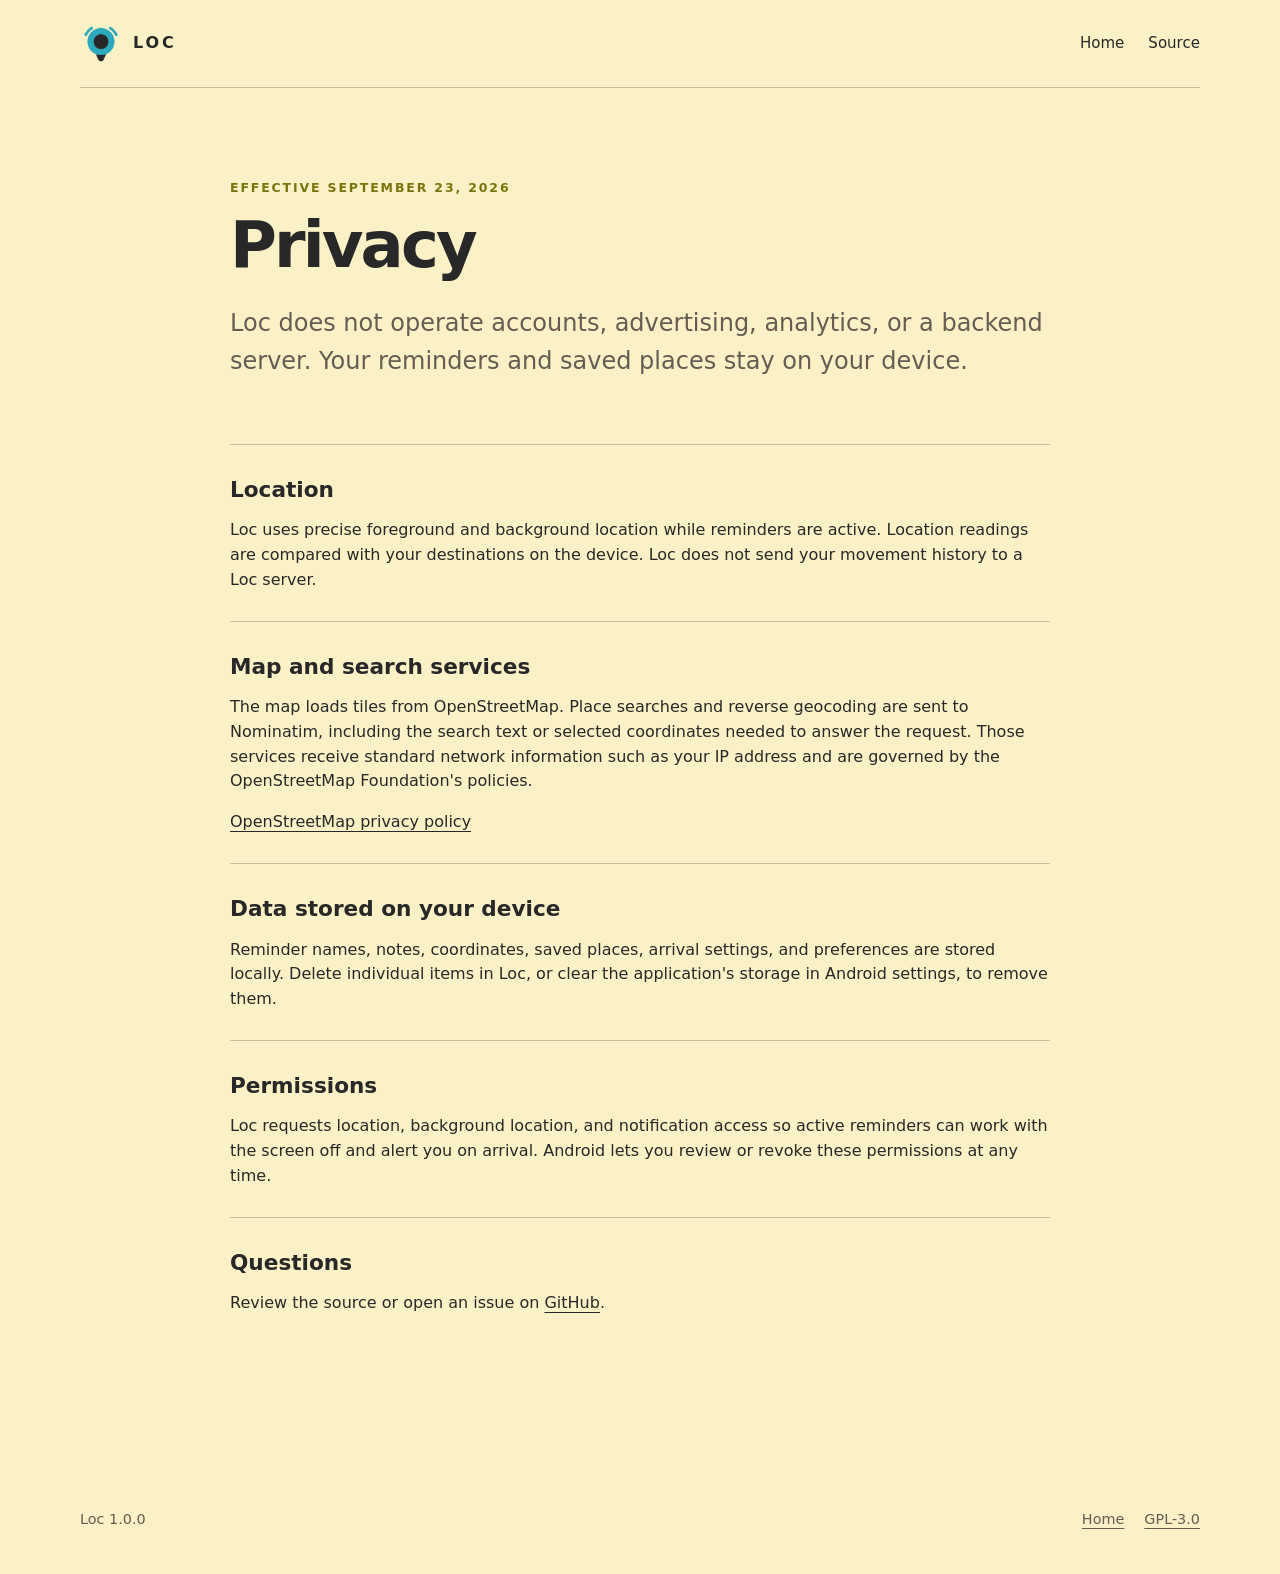
==== privacy.html @ a23fa010 "feat!: release Loc 1.0.0 - rebuild reminder, saved-place, settings, and map experiences - add foregr" ====
<!doctype html>
<html lang="en">
  <head>
    <meta charset="utf-8">
    <meta name="viewport" content="width=device-width, initial-scale=1">
    <meta name="theme-color" content="#79740e">
    <meta
      name="description"
      content="Privacy information for the Loc Android application."
    >
    <title>Privacy - Loc</title>
    <link rel="icon" href="assets/icons/app_icon.png">
    <link rel="stylesheet" href="site.css">
  </head>
  <body>
    <header class="site-header wrap">
      <a class="brand" href="/" aria-label="Loc home">
        <img src="assets/icons/app_icon.png" alt="" width="42" height="42">
        <span>LOC</span>
      </a>
      <nav aria-label="Main navigation">
        <a href="/">Home</a>
        <a href="https://github.com/AbdeltwabMF/loc">Source</a>
      </nav>
    </header>

    <main class="legal wrap">
      <p class="eyebrow">Effective September 23, 2026</p>
      <h1>Privacy</h1>
      <p class="legal-intro">
        Loc does not operate accounts, advertising, analytics, or a backend
        server. Your reminders and saved places stay on your device.
      </p>

      <section>
        <h2>Location</h2>
        <p>
          Loc uses precise foreground and background location while reminders
          are active. Location readings are compared with your destinations on
          the device. Loc does not send your movement history to a Loc server.
        </p>
      </section>

      <section>
        <h2>Map and search services</h2>
        <p>
          The map loads tiles from OpenStreetMap. Place searches and reverse
          geocoding are sent to Nominatim, including the search text or selected
          coordinates needed to answer the request. Those services receive
          standard network information such as your IP address and are governed
          by the OpenStreetMap Foundation's policies.
        </p>
        <p>
          <a href="https://osmfoundation.org/wiki/Privacy_Policy">OpenStreetMap privacy policy</a>
        </p>
      </section>

      <section>
        <h2>Data stored on your device</h2>
        <p>
          Reminder names, notes, coordinates, saved places, arrival settings,
          and preferences are stored locally. Delete individual items in Loc,
          or clear the application's storage in Android settings, to remove
          them.
        </p>
      </section>

      <section>
        <h2>Permissions</h2>
        <p>
          Loc requests location, background location, and notification access
          so active reminders can work with the screen off and alert you on
          arrival. Android lets you review or revoke these permissions at any
          time.
        </p>
      </section>

      <section>
        <h2>Questions</h2>
        <p>
          Review the source or open an issue on
          <a href="https://github.com/AbdeltwabMF/loc">GitHub</a>.
        </p>
      </section>
    </main>

    <footer class="site-footer wrap">
      <p>Loc 1.0.0</p>
      <div>
        <a href="/">Home</a>
        <a href="https://github.com/AbdeltwabMF/loc/blob/main/LICENSE">GPL-3.0</a>
      </div>
    </footer>
  </body>
</html>
---- site.css ----
:root {
  color-scheme: light;
  --ink: #282828;
  --muted: #665c54;
  --cream: #fbf1c7;
  --paper: #f2e5bc;
  --paper-deep: #ebdbb2;
  --olive: #79740e;
  --yellow: #d79921;
  --orange: #d65d0e;
  --green: #689d6a;
  --line: rgba(40, 40, 40, 0.25);
}

* {
  box-sizing: border-box;
}

html {
  scroll-behavior: smooth;
}

body {
  margin: 0;
  color: var(--ink);
  background: var(--cream);
  font-family: system-ui, -apple-system, "Segoe UI", sans-serif;
  line-height: 1.55;
}

a {
  color: inherit;
  text-decoration-thickness: 1px;
  text-underline-offset: 4px;
}

.wrap {
  width: min(1120px, calc(100% - 40px));
  margin-inline: auto;
}

.site-header {
  min-height: 88px;
  display: flex;
  align-items: center;
  justify-content: space-between;
  gap: 24px;
  border-bottom: 1px solid var(--line);
}

.brand {
  display: inline-flex;
  align-items: center;
  gap: 11px;
  font-weight: 800;
  letter-spacing: 0.18em;
  text-decoration: none;
}

.brand img {
  border-radius: 11px;
}

nav {
  display: flex;
  gap: 24px;
  font-size: 0.94rem;
}

nav a {
  text-decoration: none;
}

nav a:hover,
nav a:focus-visible,
.site-footer a:hover,
.site-footer a:focus-visible {
  color: var(--olive);
}

.hero {
  min-height: 680px;
  display: grid;
  grid-template-columns: minmax(0, 1.15fr) minmax(320px, 0.85fr);
  align-items: center;
  gap: clamp(40px, 8vw, 110px);
  padding-block: 80px;
}

.eyebrow {
  margin: 0 0 16px;
  color: var(--olive);
  font-size: 0.78rem;
  font-weight: 800;
  letter-spacing: 0.15em;
  text-transform: uppercase;
}

h1,
h2,
h3,
p {
  margin-top: 0;
}

h1 {
  margin-bottom: 28px;
  font-size: clamp(3.7rem, 9vw, 7.4rem);
  line-height: 0.88;
  letter-spacing: -0.065em;
}

.intro {
  max-width: 610px;
  color: var(--muted);
  font-size: clamp(1.1rem, 2vw, 1.35rem);
}

.actions {
  display: flex;
  flex-wrap: wrap;
  gap: 12px;
  margin-top: 34px;
}

.button {
  display: inline-flex;
  min-height: 52px;
  align-items: center;
  justify-content: center;
  padding: 12px 22px;
  border: 1px solid var(--ink);
  border-radius: 999px;
  font-weight: 700;
  text-decoration: none;
}

.button.primary {
  border-color: var(--olive);
  color: var(--cream);
  background: var(--olive);
}

.button.secondary:hover,
.button.secondary:focus-visible {
  background: var(--paper-deep);
}

.button.primary:hover,
.button.primary:focus-visible {
  background: var(--ink);
}

.platform-note {
  margin-top: 16px;
  color: var(--muted);
  font-size: 0.88rem;
}

.route-card {
  position: relative;
  min-height: 460px;
  overflow: hidden;
  border: 1px solid var(--ink);
  border-radius: 40px 40px 160px 40px;
  background-color: var(--paper);
  background-image: linear-gradient(var(--line) 1px, transparent 1px),
    linear-gradient(90deg, var(--line) 1px, transparent 1px);
  background-size: 44px 44px;
}

.route-card p {
  position: absolute;
  right: 32px;
  bottom: 20px;
  max-width: 120px;
  font-weight: 700;
  text-align: right;
}

.route-start {
  position: absolute;
  top: 70px;
  left: 62px;
  width: 18px;
  height: 18px;
  border: 4px solid var(--cream);
  border-radius: 50%;
  background: var(--orange);
  box-shadow: 0 0 0 2px var(--ink);
}

.route-line {
  position: absolute;
  top: 88px;
  left: 70px;
  width: 220px;
  height: 235px;
  border-right: 6px solid var(--orange);
  border-bottom: 6px solid var(--orange);
  border-radius: 0 0 70px;
  transform: rotate(8deg);
}

.route-radius {
  position: absolute;
  right: 35px;
  bottom: 74px;
  width: 210px;
  height: 210px;
  border: 2px dashed var(--olive);
  border-radius: 50%;
  background: rgba(121, 116, 14, 0.14);
}

.route-pin {
  position: absolute;
  right: 91px;
  bottom: 150px;
  display: grid;
  width: 96px;
  height: 96px;
  place-items: center;
  border-radius: 50% 50% 50% 10px;
  color: var(--cream);
  background: var(--olive);
  font-weight: 900;
  letter-spacing: 0.12em;
  transform: rotate(-45deg);
}

.route-pin span {
  transform: rotate(45deg);
}

.statement,
.open-source {
  color: var(--cream);
  background: var(--ink);
}

.statement-grid,
.open-source-grid {
  display: grid;
  grid-template-columns: 0.8fr 1.2fr;
  gap: 80px;
  align-items: center;
  padding-block: 80px;
}

.statement h2,
.section-heading h2,
.open-source h2,
.legal h1 {
  margin-bottom: 0;
  font-size: clamp(2.4rem, 5vw, 4.8rem);
  line-height: 1;
  letter-spacing: -0.045em;
}

.statement p,
.open-source-grid > div:last-child > p {
  margin: 0;
  color: var(--paper-deep);
  font-size: clamp(1.15rem, 2.4vw, 1.65rem);
}

.features,
.screens {
  padding-block: 110px;
}

.section-heading {
  max-width: 760px;
  margin-bottom: 56px;
}

.feature-grid {
  display: grid;
  grid-template-columns: repeat(2, 1fr);
  border-top: 1px solid var(--line);
  border-left: 1px solid var(--line);
}

.feature-grid article {
  min-height: 220px;
  padding: 28px;
  border-right: 1px solid var(--line);
  border-bottom: 1px solid var(--line);
}

.feature-grid span {
  color: var(--orange);
  font-size: 0.8rem;
  font-weight: 800;
}

.feature-grid h3 {
  margin: 36px 0 10px;
  font-size: 1.35rem;
}

.feature-grid p {
  max-width: 390px;
  color: var(--muted);
}

.screens {
  border-top: 1px solid var(--line);
}

.screen-grid {
  display: grid;
  grid-template-columns: repeat(3, 1fr);
  gap: 26px;
}

figure {
  margin: 0;
}

figure img {
  display: block;
  width: 100%;
  aspect-ratio: 9 / 20;
  object-fit: cover;
  overflow: hidden;
  border: 1px solid var(--ink);
  border-radius: 28px;
  background: var(--paper);
}

figcaption {
  padding: 14px 4px 0;
  color: var(--muted);
}

.open-source .eyebrow {
  color: #fabd2f;
}

.text-link {
  display: inline-block;
  margin-top: 24px;
  color: #fabd2f;
  font-weight: 700;
}

.site-footer {
  min-height: 110px;
  display: flex;
  align-items: center;
  justify-content: space-between;
  gap: 24px;
  color: var(--muted);
  font-size: 0.9rem;
}

.site-footer p {
  margin: 0;
}

.site-footer div {
  display: flex;
  flex-wrap: wrap;
  gap: 20px;
}

.legal {
  max-width: 820px;
  padding-block: 90px 120px;
}

.legal h1 {
  margin-bottom: 28px;
}

.legal-intro {
  margin-bottom: 64px;
  color: var(--muted);
  font-size: clamp(1.15rem, 2.5vw, 1.5rem);
}

.legal section {
  padding-block: 28px;
  border-top: 1px solid var(--line);
}

.legal h2 {
  margin-bottom: 12px;
  font-size: 1.35rem;
}

.legal section p:last-child {
  margin-bottom: 0;
}

@media (max-width: 760px) {
  .site-header {
    min-height: 74px;
  }

  nav {
    gap: 14px;
  }

  nav a:first-child {
    display: none;
  }

  .hero {
    min-height: auto;
    grid-template-columns: 1fr;
    padding-block: 64px;
  }

  .route-card {
    min-height: 390px;
  }

  .statement-grid,
  .open-source-grid {
    grid-template-columns: 1fr;
    gap: 28px;
    padding-block: 64px;
  }

  .features,
  .screens {
    padding-block: 78px;
  }

  .feature-grid,
  .screen-grid {
    grid-template-columns: 1fr;
  }

  .screen-grid {
    gap: 38px;
  }

  figure img {
    max-width: 360px;
    margin-inline: auto;
  }

  figcaption {
    text-align: center;
  }

  .site-footer {
    align-items: flex-start;
    flex-direction: column;
    justify-content: center;
  }
}

@media (prefers-reduced-motion: reduce) {
  html {
    scroll-behavior: auto;
  }
}
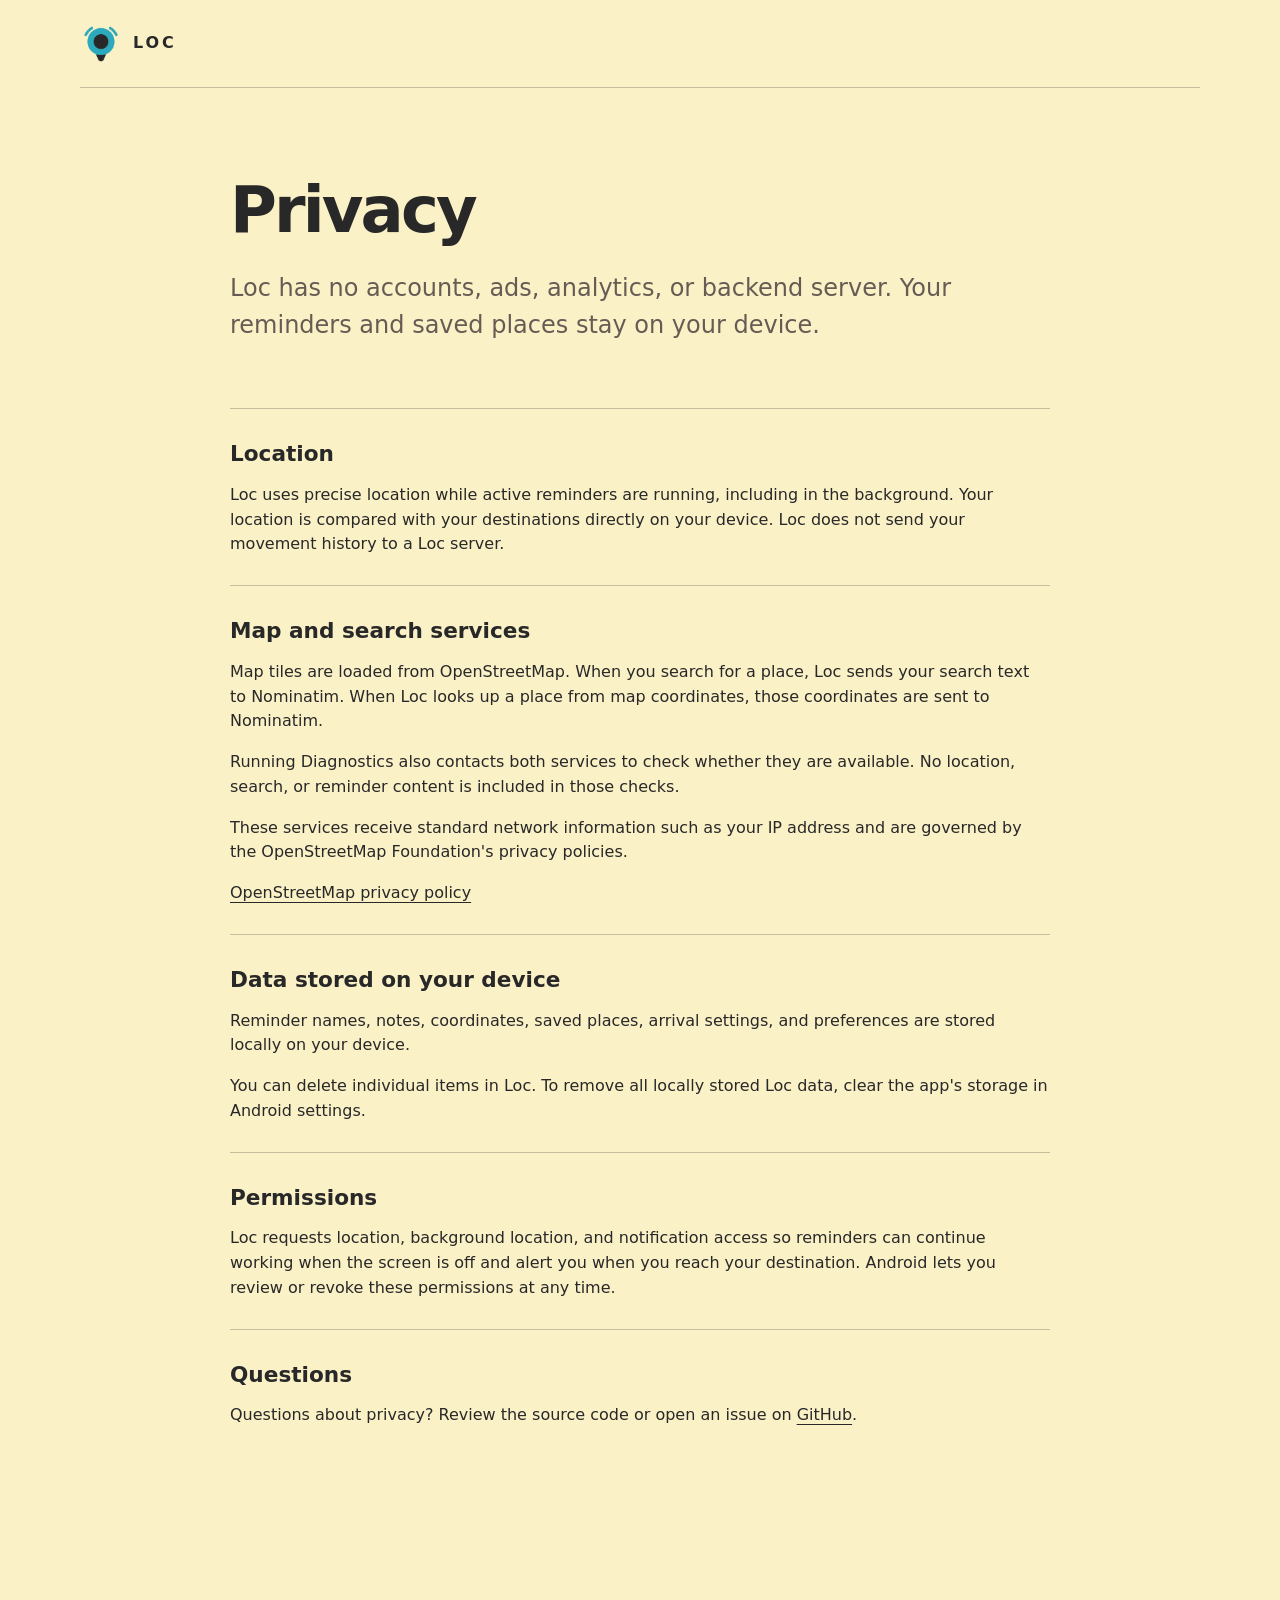
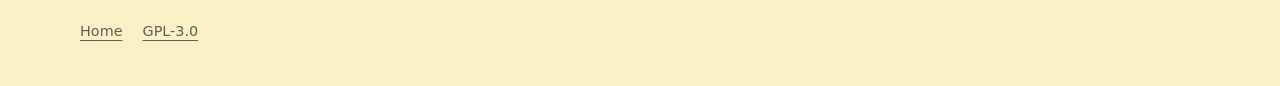
==== commit 2e76c3d9: "feat(ui): refine app and website experience - simplify and standardize user-facing copy - improve re" ====
--- a/privacy.html
+++ b/privacy.html
@@ -18,37 +18,41 @@
         <img src="assets/icons/app_icon.png" alt="" width="42" height="42">
         <span>LOC</span>
       </a>
-      <nav aria-label="Main navigation">
-        <a href="/">Home</a>
-        <a href="https://github.com/AbdeltwabMF/loc">Source</a>
-      </nav>
     </header>
 
     <main class="legal wrap">
-      <p class="eyebrow">Effective September 23, 2026</p>
       <h1>Privacy</h1>
       <p class="legal-intro">
-        Loc does not operate accounts, advertising, analytics, or a backend
-        server. Your reminders and saved places stay on your device.
+        Loc has no accounts, ads, analytics, or backend server. Your reminders
+        and saved places stay on your device.
       </p>
 
       <section>
         <h2>Location</h2>
         <p>
-          Loc uses precise foreground and background location while reminders
-          are active. Location readings are compared with your destinations on
-          the device. Loc does not send your movement history to a Loc server.
+          Loc uses precise location while active reminders are running,
+          including in the background. Your location is compared with your
+          destinations directly on your device. Loc does not send your movement
+          history to a Loc server.
         </p>
       </section>
 
       <section>
         <h2>Map and search services</h2>
         <p>
-          The map loads tiles from OpenStreetMap. Place searches and reverse
-          geocoding are sent to Nominatim, including the search text or selected
-          coordinates needed to answer the request. Those services receive
-          standard network information such as your IP address and are governed
-          by the OpenStreetMap Foundation's policies.
+          Map tiles are loaded from OpenStreetMap. When you search for a place,
+          Loc sends your search text to Nominatim. When Loc looks up a place
+          from map coordinates, those coordinates are sent to Nominatim.
+        </p>
+        <p>
+          Running Diagnostics also contacts both services to check whether they
+          are available. No location, search, or reminder content is included
+          in those checks.
+        </p>
+        <p>
+          These services receive standard network information such as your IP
+          address and are governed by the OpenStreetMap Foundation's privacy
+          policies.
         </p>
         <p>
           <a href="https://osmfoundation.org/wiki/Privacy_Policy">OpenStreetMap privacy policy</a>
@@ -59,9 +63,11 @@
         <h2>Data stored on your device</h2>
         <p>
           Reminder names, notes, coordinates, saved places, arrival settings,
-          and preferences are stored locally. Delete individual items in Loc,
-          or clear the application's storage in Android settings, to remove
-          them.
+          and preferences are stored locally on your device.
+        </p>
+        <p>
+          You can delete individual items in Loc. To remove all locally stored
+          Loc data, clear the app's storage in Android settings.
         </p>
       </section>
 
@@ -69,23 +75,22 @@
         <h2>Permissions</h2>
         <p>
           Loc requests location, background location, and notification access
-          so active reminders can work with the screen off and alert you on
-          arrival. Android lets you review or revoke these permissions at any
-          time.
+          so reminders can continue working when the screen is off and alert
+          you when you reach your destination. Android lets you review or revoke
+          these permissions at any time.
         </p>
       </section>
 
       <section>
         <h2>Questions</h2>
         <p>
-          Review the source or open an issue on
+          Questions about privacy? Review the source code or open an issue on
           <a href="https://github.com/AbdeltwabMF/loc">GitHub</a>.
         </p>
       </section>
     </main>
 
     <footer class="site-footer wrap">
-      <p>Loc 1.0.0</p>
       <div>
         <a href="/">Home</a>
         <a href="https://github.com/AbdeltwabMF/loc/blob/main/LICENSE">GPL-3.0</a>
--- a/site.css
+++ b/site.css
@@ -233,13 +233,11 @@
   transform: rotate(45deg);
 }
 
-.statement,
 .open-source {
   color: var(--cream);
   background: var(--ink);
 }
 
-.statement-grid,
 .open-source-grid {
   display: grid;
   grid-template-columns: 0.8fr 1.2fr;
@@ -248,7 +246,6 @@
   padding-block: 80px;
 }
 
-.statement h2,
 .section-heading h2,
 .open-source h2,
 .legal h1 {
@@ -258,7 +255,6 @@
   letter-spacing: -0.045em;
 }
 
-.statement p,
 .open-source-grid > div:last-child > p {
   margin: 0;
   color: var(--paper-deep);
@@ -339,13 +335,6 @@
   color: #fabd2f;
 }
 
-.text-link {
-  display: inline-block;
-  margin-top: 24px;
-  color: #fabd2f;
-  font-weight: 700;
-}
-
 .site-footer {
   min-height: 110px;
   display: flex;
@@ -354,10 +343,6 @@
   gap: 24px;
   color: var(--muted);
   font-size: 0.9rem;
-}
-
-.site-footer p {
-  margin: 0;
 }
 
 .site-footer div {
@@ -418,7 +403,6 @@
     min-height: 390px;
   }
 
-  .statement-grid,
   .open-source-grid {
     grid-template-columns: 1fr;
     gap: 28px;
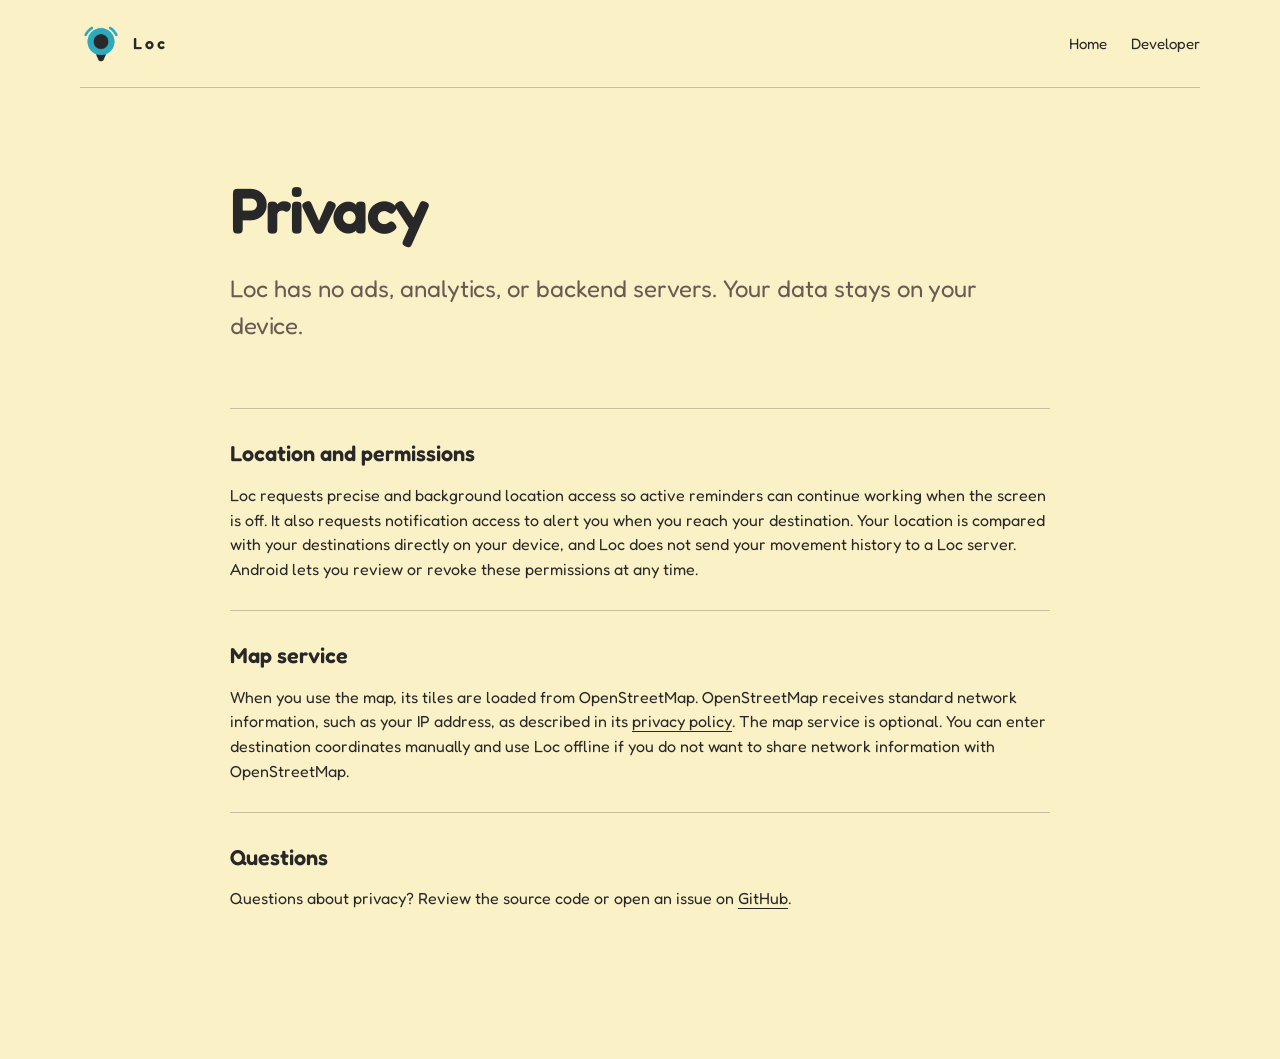
==== commit ed8b3694: "fix(web): refine landing-page" ====
--- a/privacy.html
+++ b/privacy.html
@@ -16,68 +16,43 @@
     <header class="site-header wrap">
       <a class="brand" href="/" aria-label="Loc home">
         <img src="assets/icons/app_icon.png" alt="" width="42" height="42">
-        <span>LOC</span>
+        <span>Loc</span>
       </a>
+      <nav aria-label="Main navigation">
+        <a href="/">Home</a>
+        <a href="https://abdeltwab.xyz">Developer</a>
+      </nav>
     </header>
 
     <main class="legal wrap">
       <h1>Privacy</h1>
       <p class="legal-intro">
-        Loc has no accounts, ads, analytics, or backend server. Your reminders
-        and saved places stay on your device.
+        Loc has no ads, analytics, or backend servers. Your data stays on your device.
       </p>
 
       <section>
-        <h2>Location</h2>
+        <h2>Location and permissions</h2>
         <p>
-          Loc uses precise location while active reminders are running,
-          including in the background. Your location is compared with your
-          destinations directly on your device. Loc does not send your movement
-          history to a Loc server.
+          Loc requests precise and background location access so active
+          reminders can continue working when the screen is off. It also
+          requests notification access to alert you when you reach your
+          destination. Your location is compared with your destinations
+          directly on your device, and Loc does not send your movement history
+          to a Loc server. Android lets you review or revoke these permissions
+          at any time.
         </p>
       </section>
 
       <section>
-        <h2>Map and search services</h2>
+        <h2>Map service</h2>
         <p>
-          Map tiles are loaded from OpenStreetMap. When you search for a place,
-          Loc sends your search text to Nominatim. When Loc looks up a place
-          from map coordinates, those coordinates are sent to Nominatim.
-        </p>
-        <p>
-          Running Diagnostics also contacts both services to check whether they
-          are available. No location, search, or reminder content is included
-          in those checks.
-        </p>
-        <p>
-          These services receive standard network information such as your IP
-          address and are governed by the OpenStreetMap Foundation's privacy
-          policies.
-        </p>
-        <p>
-          <a href="https://osmfoundation.org/wiki/Privacy_Policy">OpenStreetMap privacy policy</a>
-        </p>
-      </section>
-
-      <section>
-        <h2>Data stored on your device</h2>
-        <p>
-          Reminder names, notes, coordinates, saved places, arrival settings,
-          and preferences are stored locally on your device.
-        </p>
-        <p>
-          You can delete individual items in Loc. To remove all locally stored
-          Loc data, clear the app's storage in Android settings.
-        </p>
-      </section>
-
-      <section>
-        <h2>Permissions</h2>
-        <p>
-          Loc requests location, background location, and notification access
-          so reminders can continue working when the screen is off and alert
-          you when you reach your destination. Android lets you review or revoke
-          these permissions at any time.
+          When you use the map, its tiles are loaded from OpenStreetMap.
+          OpenStreetMap receives standard network information, such as your IP
+          address, as described in its
+          <a href="https://osmfoundation.org/wiki/Privacy_Policy">privacy policy</a>.
+          The map service is optional. You can enter destination coordinates
+          manually and use Loc offline if you do not want to share network
+          information with OpenStreetMap.
         </p>
       </section>
 
@@ -89,12 +64,5 @@
         </p>
       </section>
     </main>
-
-    <footer class="site-footer wrap">
-      <div>
-        <a href="/">Home</a>
-        <a href="https://github.com/AbdeltwabMF/loc/blob/main/LICENSE">GPL-3.0</a>
-      </div>
-    </footer>
   </body>
 </html>
--- a/site.css
+++ b/site.css
@@ -1,3 +1,11 @@
+@font-face {
+  font-family: "Fredoka";
+  src: url("assets/fonts/Fredoka-VariableFont_wdth,wght.ttf") format("truetype");
+  font-weight: 300 600;
+  font-style: normal;
+  font-display: swap;
+}
+
 :root {
   color-scheme: light;
   --ink: #282828;
@@ -6,9 +14,10 @@
   --paper: #f2e5bc;
   --paper-deep: #ebdbb2;
   --olive: #79740e;
-  --yellow: #d79921;
   --orange: #d65d0e;
-  --green: #689d6a;
+  --mint: #d6dcb0;
+  --white: #ffffff;
+  --turquoise: #2ca9bc;
   --line: rgba(40, 40, 40, 0.25);
 }
 
@@ -24,7 +33,9 @@
   margin: 0;
   color: var(--ink);
   background: var(--cream);
-  font-family: system-ui, -apple-system, "Segoe UI", sans-serif;
+  font-family: "Fredoka", system-ui, sans-serif;
+  font-optical-sizing: auto;
+  font-variation-settings: "wdth" 100;
   line-height: 1.55;
 }
 
@@ -72,9 +83,7 @@
 }
 
 nav a:hover,
-nav a:focus-visible,
-.site-footer a:hover,
-.site-footer a:focus-visible {
+nav a:focus-visible {
   color: var(--olive);
 }
 
@@ -85,6 +94,13 @@
   align-items: center;
   gap: clamp(40px, 8vw, 110px);
   padding-block: 80px;
+}
+
+.hero-image {
+  display: block;
+  width: 100%;
+  max-width: 500px;
+  height: auto;
 }
 
 .eyebrow {
@@ -136,101 +152,19 @@
 }
 
 .button.primary {
-  border-color: var(--olive);
-  color: var(--cream);
-  background: var(--olive);
+  border-color: var(--cream);
+  color: var(--white);
+  background: var(--turquoise);
+}
+
+.button.primary:hover,
+.button.primary:focus-visible {
+  background: var(--ink);
 }
 
 .button.secondary:hover,
 .button.secondary:focus-visible {
   background: var(--paper-deep);
-}
-
-.button.primary:hover,
-.button.primary:focus-visible {
-  background: var(--ink);
-}
-
-.platform-note {
-  margin-top: 16px;
-  color: var(--muted);
-  font-size: 0.88rem;
-}
-
-.route-card {
-  position: relative;
-  min-height: 460px;
-  overflow: hidden;
-  border: 1px solid var(--ink);
-  border-radius: 40px 40px 160px 40px;
-  background-color: var(--paper);
-  background-image: linear-gradient(var(--line) 1px, transparent 1px),
-    linear-gradient(90deg, var(--line) 1px, transparent 1px);
-  background-size: 44px 44px;
-}
-
-.route-card p {
-  position: absolute;
-  right: 32px;
-  bottom: 20px;
-  max-width: 120px;
-  font-weight: 700;
-  text-align: right;
-}
-
-.route-start {
-  position: absolute;
-  top: 70px;
-  left: 62px;
-  width: 18px;
-  height: 18px;
-  border: 4px solid var(--cream);
-  border-radius: 50%;
-  background: var(--orange);
-  box-shadow: 0 0 0 2px var(--ink);
-}
-
-.route-line {
-  position: absolute;
-  top: 88px;
-  left: 70px;
-  width: 220px;
-  height: 235px;
-  border-right: 6px solid var(--orange);
-  border-bottom: 6px solid var(--orange);
-  border-radius: 0 0 70px;
-  transform: rotate(8deg);
-}
-
-.route-radius {
-  position: absolute;
-  right: 35px;
-  bottom: 74px;
-  width: 210px;
-  height: 210px;
-  border: 2px dashed var(--olive);
-  border-radius: 50%;
-  background: rgba(121, 116, 14, 0.14);
-}
-
-.route-pin {
-  position: absolute;
-  right: 91px;
-  bottom: 150px;
-  display: grid;
-  width: 96px;
-  height: 96px;
-  place-items: center;
-  border-radius: 50% 50% 50% 10px;
-  color: var(--cream);
-  background: var(--olive);
-  font-weight: 900;
-  letter-spacing: 0.12em;
-  transform: rotate(-45deg);
-}
-
-.route-pin span {
-  transform: rotate(45deg);
 }
 
 .open-source {
@@ -264,6 +198,14 @@
 .features,
 .screens {
   padding-block: 110px;
+}
+
+.features {
+  background: var(--paper-deep);
+}
+
+.screens {
+  background: var(--mint);
 }
 
 .section-heading {
@@ -331,26 +273,6 @@
   color: var(--muted);
 }
 
-.open-source .eyebrow {
-  color: #fabd2f;
-}
-
-.site-footer {
-  min-height: 110px;
-  display: flex;
-  align-items: center;
-  justify-content: space-between;
-  gap: 24px;
-  color: var(--muted);
-  font-size: 0.9rem;
-}
-
-.site-footer div {
-  display: flex;
-  flex-wrap: wrap;
-  gap: 20px;
-}
-
 .legal {
   max-width: 820px;
   padding-block: 90px 120px;
@@ -389,20 +311,12 @@
     gap: 14px;
   }
 
-  nav a:first-child {
-    display: none;
-  }
-
   .hero {
     min-height: auto;
     grid-template-columns: 1fr;
     padding-block: 64px;
   }
 
-  .route-card {
-    min-height: 390px;
-  }
-
   .open-source-grid {
     grid-template-columns: 1fr;
     gap: 28px;
@@ -431,12 +345,6 @@
   figcaption {
     text-align: center;
   }
-
-  .site-footer {
-    align-items: flex-start;
-    flex-direction: column;
-    justify-content: center;
-  }
 }
 
 @media (prefers-reduced-motion: reduce) {
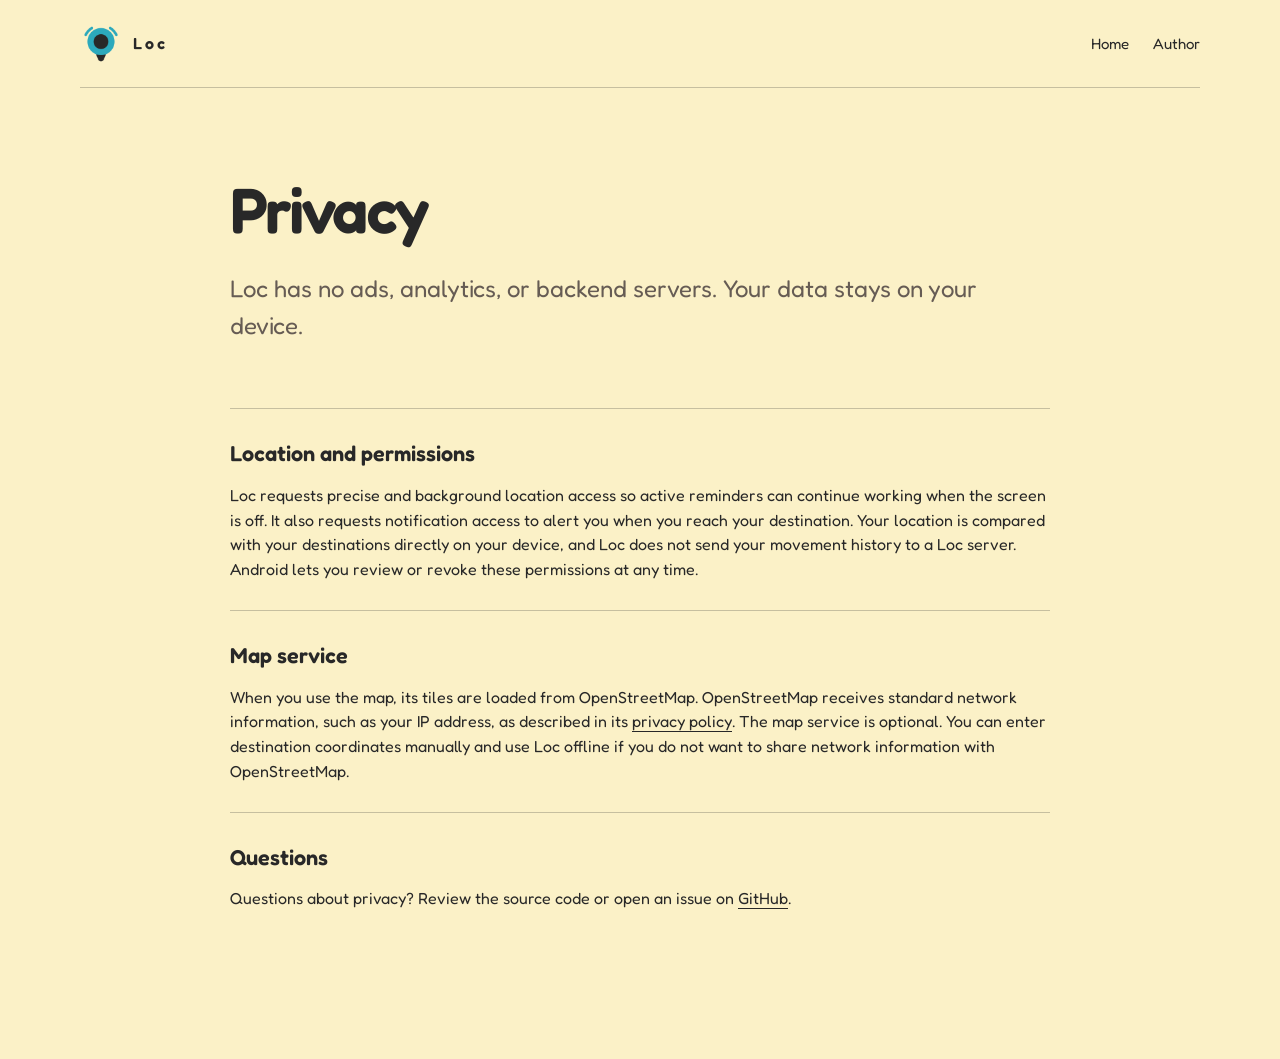
==== commit 66250cbd: "update(web): change the hero" ====
--- a/privacy.html
+++ b/privacy.html
@@ -20,7 +20,7 @@
       </a>
       <nav aria-label="Main navigation">
         <a href="/">Home</a>
-        <a href="https://abdeltwab.xyz">Developer</a>
+        <a href="https://abdeltwab.xyz">Author</a>
       </nav>
     </header>
 
--- a/site.css
+++ b/site.css
@@ -121,7 +121,7 @@
 
 h1 {
   margin-bottom: 28px;
-  font-size: clamp(3.7rem, 9vw, 7.4rem);
+  font-size: clamp(3.7rem, 6vw, 7.4rem);
   line-height: 0.88;
   letter-spacing: -0.065em;
 }
@@ -263,8 +263,7 @@
   aspect-ratio: 9 / 20;
   object-fit: cover;
   overflow: hidden;
-  border: 1px solid var(--ink);
-  border-radius: 28px;
+  border-radius: 14.5% / 6.5%;
   background: var(--paper);
 }
 
